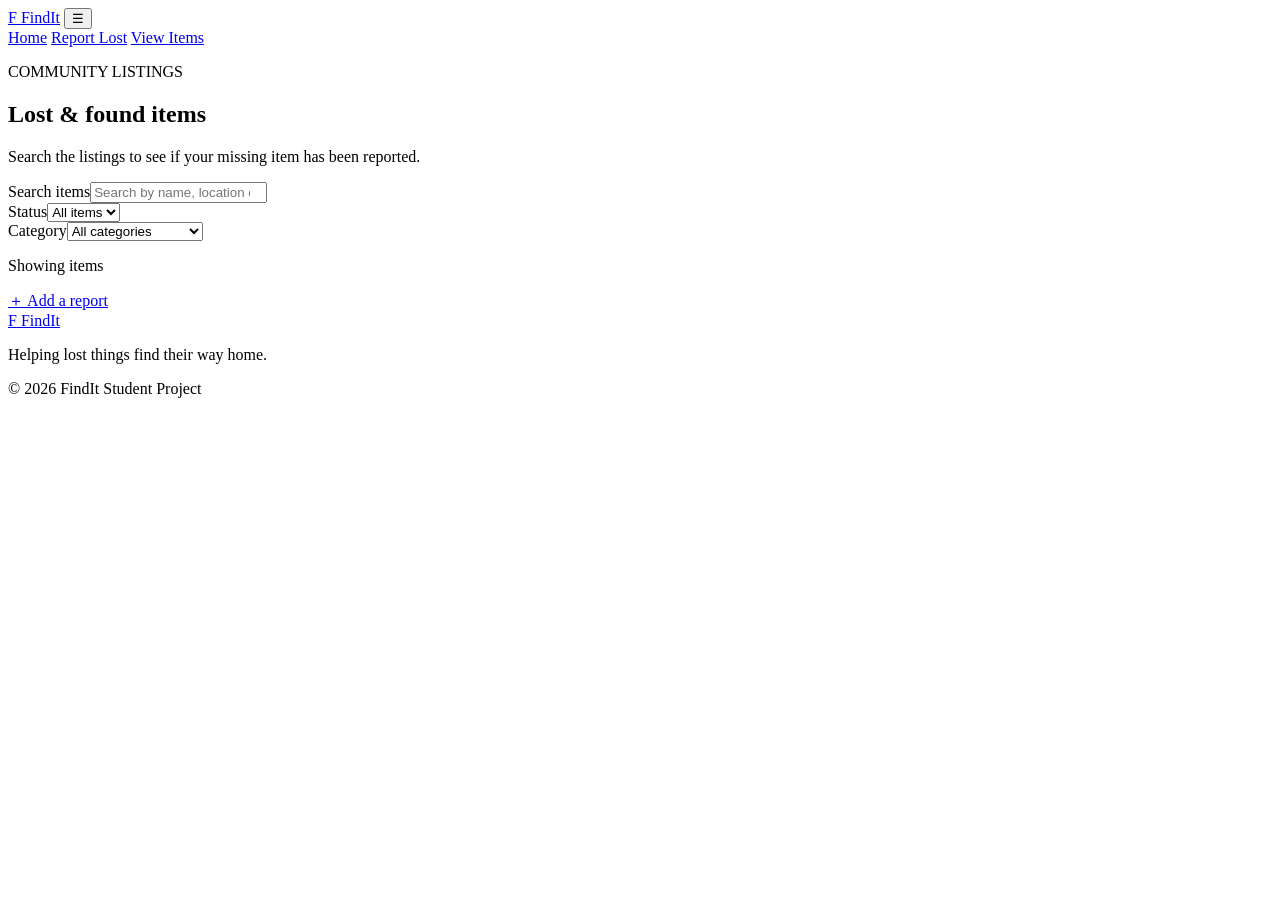
==== items.html @ d963ae03 "Add files via upload" ====
<!DOCTYPE html>
<html lang="en">
<head>
  <meta charset="UTF-8" />
  <meta name="viewport" content="width=device-width, initial-scale=1.0" />
  <title>Browse Items | FindIt</title>
  <link rel="stylesheet" href="css/style.css" />
</head>
<body>
  <header class="site-header">
    <nav class="navbar container">
      <a class="logo" href="index.html"><span class="logo-mark">F</span> FindIt</a>
      <button class="menu-toggle" id="menuToggle" aria-label="Toggle navigation">☰</button>
      <div class="nav-links" id="navLinks">
        <a href="index.html">Home</a>
        <a href="report.html">Report Lost</a>
        <a class="active" href="items.html">View Items</a>
      </div>
    </nav>
  </header>


  <main class="page-main">
    <section class="page-intro container">
      <p class="eyebrow">COMMUNITY LISTINGS</p>
      <h1>Lost & found items</h1>
      <p>Search the listings to see if your missing item has been reported.</p>
    </section>
    <section class="container browse-section">
      <div class="filter-panel">
        <div class="field search-field"><label for="searchInput">Search items</label><input id="searchInput" type="search" placeholder="Search by name, location or details..." /></div>
        <div class="field"><label for="statusFilter">Status</label><select id="statusFilter"><option value="All">All items</option><option value="Lost">Lost</option><option value="Found">Found</option></select></div>
        <div class="field"><label for="categoryFilter">Category</label><select id="categoryFilter"><option value="All">All categories</option><option>Electronics</option><option>Wallet / ID Card</option><option>Books & Stationery</option><option>Bags</option><option>Keys</option><option>Clothing</option><option>Other</option></select></div>
      </div>
      <div class="results-line"><p id="resultsCount">Showing items</p><a class="text-link" href="report.html">＋ Add a report</a></div>
      <div class="items-grid" id="allItems"></div>
      <div id="emptyState" class="empty-state" hidden><div>🔎</div><h2>No matching items</h2><p>Try a different search or report a new item.</p><a class="btn btn-primary" href="report.html">Report an Item</a></div>
    </section>
  </main>
  <footer class="site-footer"><div class="container footer-inner"><a class="logo" href="index.html"><span class="logo-mark">F</span> FindIt</a><p>Helping lost things find their way home.</p><span>© 2026 FindIt Student Project</span></div></footer>
  <script src="js/script.js"></script>
</body>
</html>
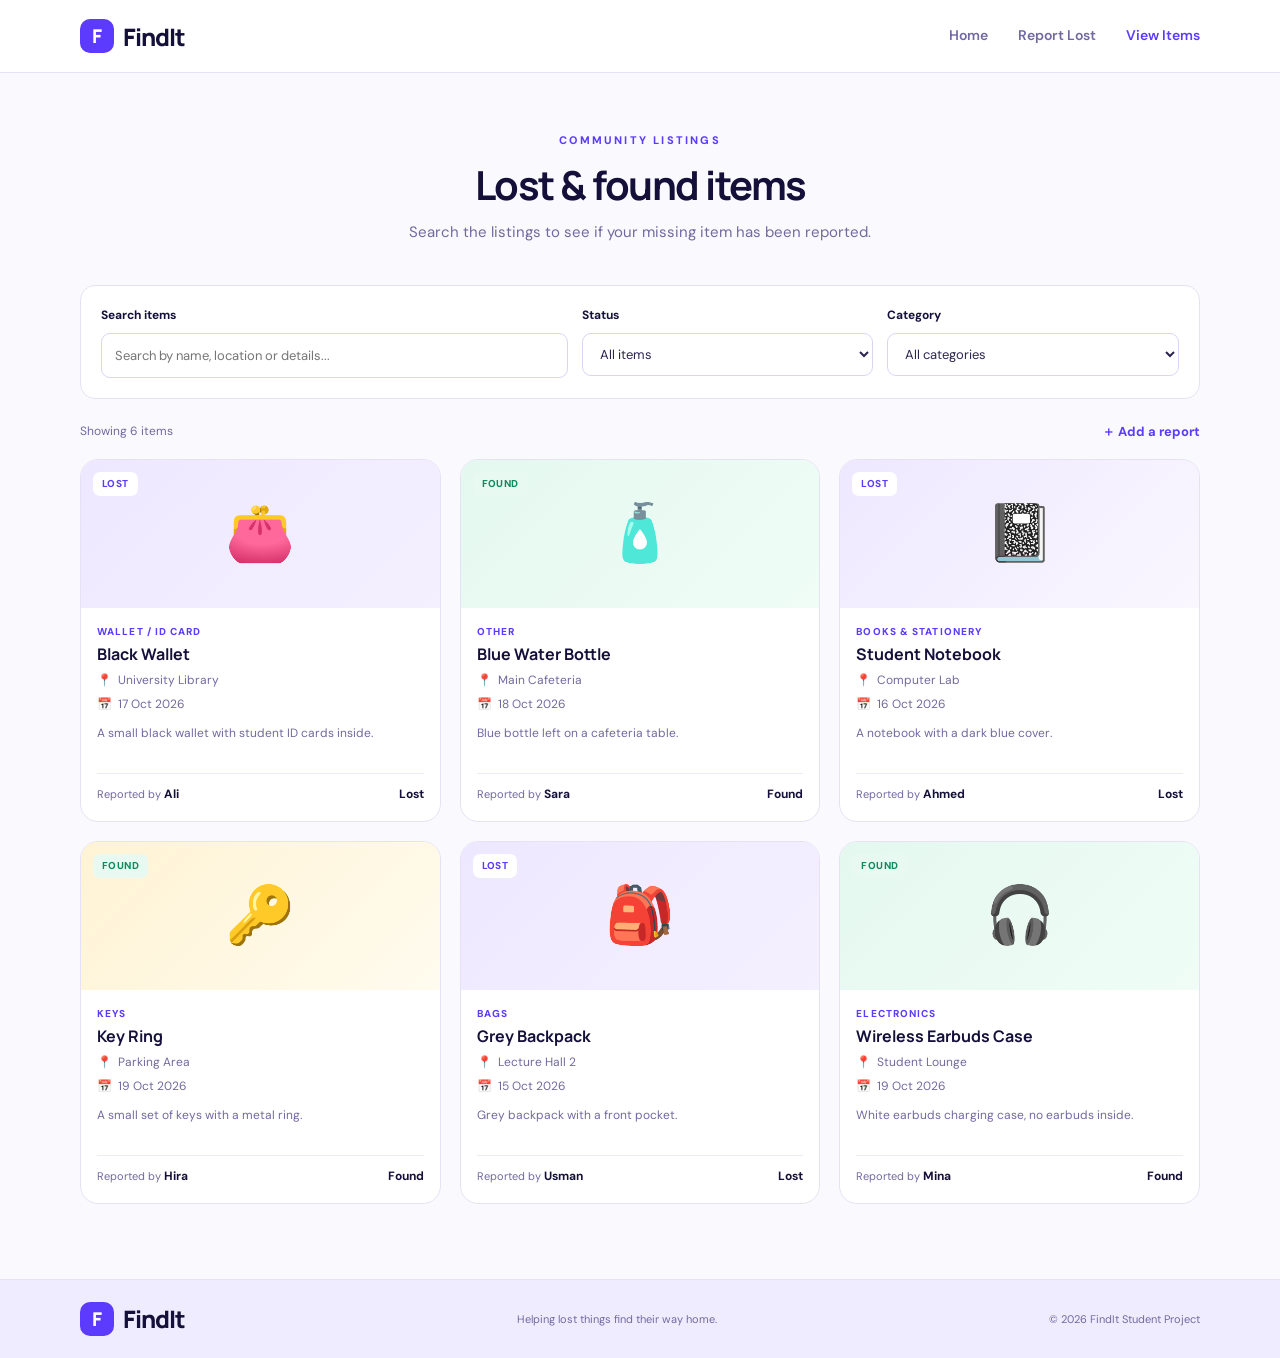
==== commit 6908f7ef: "Update items.html" ====
--- a/items.html
+++ b/items.html
@@ -4,7 +4,7 @@
   <meta charset="UTF-8" />
   <meta name="viewport" content="width=device-width, initial-scale=1.0" />
   <title>Browse Items | FindIt</title>
-  <link rel="stylesheet" href="css/style.css" />
+ <link rel="stylesheet" href="style.css">
 </head>
 <body>
   <header class="site-header">
@@ -38,6 +38,6 @@
     </section>
   </main>
   <footer class="site-footer"><div class="container footer-inner"><a class="logo" href="index.html"><span class="logo-mark">F</span> FindIt</a><p>Helping lost things find their way home.</p><span>© 2026 FindIt Student Project</span></div></footer>
-  <script src="js/script.js"></script>
+<script src="script.js"></script>
 </body>
 </html>
--- a/style.css
+++ b/style.css
@@ -0,0 +1,372 @@
+@import url('https://fonts.googleapis.com/css2?family=DM+Sans:wght@400;500;600;700&family=Manrope:wght@400;500;600;700;800&display=swap');
+
+/* ── Design tokens ─────────────────────────────────── */
+:root {
+  --brand:       #5c3bfe;   /* vivid violet — primary */
+  --brand-dark:  #4528d4;
+  --brand-pale:  #ede8ff;
+  --accent:      #ff6b35;   /* warm orange — accent */
+  --navy:        #14103a;   /* near-black for headings */
+  --ink:         #2b2650;   /* body text */
+  --muted:       #7269a0;   /* secondary text */
+  --line:        #e6e2f5;   /* borders */
+  --bg:          #fafafe;   /* page background */
+  --white:       #ffffff;
+  --green:       #12895c;   /* success / found badge */
+  --shadow:      0 14px 40px rgba(30 20 80 / .09);
+  --radius-card: 18px;
+  --radius-btn:  11px;
+}
+
+/* ── Reset & base ──────────────────────────────────── */
+*, *::before, *::after { box-sizing: border-box; }
+html  { scroll-behavior: smooth; }
+body  { margin: 0; font-family: 'DM Sans', sans-serif; color: var(--ink); background: var(--bg); line-height: 1.65; }
+a     { color: inherit; text-decoration: none; }
+button, input, select, textarea { font: inherit; }
+h1, h2, h3, p { margin-top: 0; }
+h1, h2, h3    { font-family: 'Manrope', sans-serif; color: var(--navy); line-height: 1.2; }
+
+/* ── Layout ────────────────────────────────────────── */
+.container { width: min(1120px, calc(100% - 40px)); margin: 0 auto; }
+
+/* ── Header / Navbar ───────────────────────────────── */
+.site-header {
+  background: rgba(255 255 255 / .97);
+  border-bottom: 1px solid var(--line);
+  position: sticky; top: 0; z-index: 10;
+  backdrop-filter: blur(6px);
+}
+.navbar {
+  height: 72px;
+  display: flex; align-items: center; justify-content: space-between;
+}
+.logo {
+  font: 800 24px 'Manrope', sans-serif;
+  letter-spacing: -1px;
+  display: inline-flex; align-items: center; gap: 9px;
+  color: var(--navy);
+}
+.logo-mark {
+  display: grid; place-items: center;
+  width: 34px; height: 34px;
+  border-radius: 10px;
+  background: var(--brand); color: #fff;
+  font-size: 19px; letter-spacing: 0;
+}
+.nav-links {
+  display: flex; gap: 30px; align-items: center;
+  color: var(--muted); font-weight: 600; font-size: 14px;
+}
+.nav-links a { padding: 8px 0; transition: color .2s; }
+.nav-links a:hover,
+.nav-links a.active { color: var(--brand); }
+.menu-toggle {
+  display: none; background: none; border: 0;
+  font-size: 26px; color: var(--navy); cursor: pointer;
+}
+
+/* ── Buttons ───────────────────────────────────────── */
+.btn {
+  border: 0; border-radius: var(--radius-btn);
+  padding: 12px 20px;
+  display: inline-flex; align-items: center; justify-content: center; gap: 7px;
+  font-weight: 700; font-size: 14px; cursor: pointer;
+  transition: transform .2s, background .2s, box-shadow .2s;
+}
+.btn:hover { transform: translateY(-2px); }
+.btn-primary {
+  background: var(--brand); color: #fff;
+  box-shadow: 0 8px 22px rgba(92 59 254 / .28);
+}
+.btn-primary:hover { background: var(--brand-dark); }
+.btn-light {
+  background: #fff; color: var(--navy);
+  border: 1px solid var(--line);
+}
+.btn-light:hover { background: var(--brand-pale); }
+
+/* ── Eyebrow labels ────────────────────────────────── */
+.eyebrow {
+  font-size: 11px; letter-spacing: 2.2px;
+  font-weight: 800; color: var(--brand); margin: 0 0 12px;
+}
+
+/* ── Hero ──────────────────────────────────────────── */
+.hero {
+  background: linear-gradient(130deg, #f1ecff 0%, #fefeff 60%);
+  overflow: hidden;
+}
+.hero-grid {
+  display: grid; grid-template-columns: 1.05fr .95fr;
+  gap: 60px; align-items: center;
+  min-height: 530px; padding: 55px 0;
+}
+h1 { font-size: clamp(36px, 5vw, 56px); letter-spacing: -2px; margin-bottom: 18px; }
+h1 span { color: var(--brand); }
+.hero-copy { font-size: 16.5px; color: var(--muted); max-width: 480px; margin-bottom: 26px; }
+.hero-actions { display: flex; gap: 12px; flex-wrap: wrap; }
+.trust-row {
+  display: flex; gap: 20px; margin-top: 26px;
+  color: var(--muted); font-size: 12px; font-weight: 600;
+}
+.trust-row span:first-child { color: var(--green); }
+
+/* ── Hero illustration ─────────────────────────────── */
+.hero-visual { position: relative; min-height: 390px; display: grid; place-items: center; }
+.illustration-card {
+  width: min(360px, 100%); height: 330px;
+  background: linear-gradient(145deg, #e8dfff, #d6c8ff);
+  border-radius: 36px; position: relative;
+  display: flex; align-items: center; justify-content: center;
+  box-shadow: 0 28px 65px rgba(60 30 160 / .18); overflow: hidden;
+}
+.illustration-circle {
+  position: absolute; width: 240px; height: 240px;
+  border-radius: 50%; background: rgba(255 255 255 / .35);
+  top: 32px; left: 58px;
+}
+.backpack {
+  font-size: 115px; position: absolute; top: 65px; left: 103px;
+  filter: drop-shadow(0 10px 10px rgba(20 10 60 / .15));
+  transform: rotate(-7deg);
+}
+.key-icon, .wallet-icon {
+  position: absolute; display: grid; place-items: center;
+  width: 66px; height: 66px;
+  background: #fff; border-radius: 20px;
+  font-size: 34px; box-shadow: var(--shadow);
+}
+.key-icon    { right: 28px; top: 115px; transform: rotate(10deg); }
+.wallet-icon { left: 35px;  bottom: 65px; transform: rotate(-12deg); }
+.illustration-caption {
+  position: absolute; bottom: 18px; left: 18px; right: 18px;
+  background: #fff; padding: 13px 16px; border-radius: 14px;
+  display: flex; flex-direction: column; box-shadow: var(--shadow);
+}
+.illustration-caption strong { font-size: 13px; color: var(--navy); }
+.illustration-caption small  { font-size: 11px; color: var(--muted); }
+.floating-note {
+  position: absolute; z-index: 2;
+  background: #fff; border: 1px solid var(--line);
+  padding: 11px 15px; border-radius: 12px;
+  font-size: 12px; font-weight: 700; box-shadow: var(--shadow);
+}
+.floating-note span { color: var(--green); margin-left: 6px; }
+.note-top    { top: 30px;   right: -5px; }
+.note-bottom { bottom: 20px; left: -10px; }
+
+/* ── Sections ──────────────────────────────────────── */
+.section { padding: 75px 0; }
+.section-heading {
+  display: flex; justify-content: space-between;
+  align-items: flex-end; gap: 20px; margin-bottom: 28px;
+}
+.section-heading h2 { font-size: 28px; letter-spacing: -.7px; margin-bottom: 0; }
+.section-heading > p { color: var(--muted); font-size: 14px; max-width: 310px; margin-bottom: 3px; }
+
+/* ── Steps ─────────────────────────────────────────── */
+.steps-grid { display: grid; grid-template-columns: repeat(3, 1fr); gap: 18px; }
+.step-card {
+  border: 1px solid var(--line); border-radius: var(--radius-card);
+  padding: 26px; position: relative; background: #fff;
+  transition: box-shadow .2s;
+}
+.step-card:hover { box-shadow: var(--shadow); }
+.step-number {
+  position: absolute; right: 22px; top: 20px;
+  color: #d9d2f5; font-weight: 800; font-size: 22px;
+}
+.step-icon {
+  display: grid; place-items: center;
+  width: 52px; height: 52px; border-radius: 15px;
+  background: var(--brand-pale); font-size: 24px; margin-bottom: 20px;
+}
+.step-card h3 { font-size: 16px; margin-bottom: 8px; }
+.step-card p  { font-size: 13px; color: var(--muted); margin-bottom: 0; }
+
+/* ── Featured / items section ──────────────────────── */
+.featured-section { background: #f4f0ff; }
+.text-link { font-weight: 700; color: var(--brand); font-size: 13px; white-space: nowrap; }
+.text-link:hover { text-decoration: underline; }
+
+/* ── Item cards grid ───────────────────────────────── */
+.items-grid { display: grid; grid-template-columns: repeat(3, minmax(0, 1fr)); gap: 19px; }
+.item-card {
+  border: 1px solid var(--line); border-radius: var(--radius-card);
+  overflow: hidden; background: #fff;
+  transition: transform .22s, box-shadow .22s;
+}
+.item-card:hover { transform: translateY(-4px); box-shadow: var(--shadow); }
+.item-art {
+  height: 148px;
+  display: grid; place-items: center; font-size: 56px;
+  background: linear-gradient(135deg, #ede8ff, #f5f0ff);
+  position: relative;
+}
+.item-art.art-green  { background: linear-gradient(135deg, #e4f8f0, #f0fdf7); }
+.item-art.art-yellow { background: linear-gradient(135deg, #fff3d4, #fffbee); }
+.item-art.art-purple { background: linear-gradient(135deg, #eee8ff, #faf7ff); }
+.status-badge {
+  position: absolute; top: 12px; left: 12px;
+  background: #fff; color: var(--brand);
+  border-radius: 7px; padding: 4px 9px;
+  font-size: 10px; font-weight: 800;
+  text-transform: uppercase; letter-spacing: .4px;
+}
+.status-badge.found { color: var(--green); background: #e8f9f2; }
+.item-body         { padding: 16px; }
+.item-category     { font-size: 10px; text-transform: uppercase; letter-spacing: 1.1px; font-weight: 800; color: var(--brand); margin-bottom: 5px; }
+.item-body h3      { font-size: 16px; margin-bottom: 7px; }
+.item-meta         { display: flex; gap: 6px; align-items: center; color: var(--muted); font-size: 12px; margin: 4px 0; }
+.item-description  { font-size: 12px; color: var(--muted); margin: 9px 0 13px; min-height: 36px; }
+.item-footer {
+  border-top: 1px solid #ede9f8; padding-top: 11px;
+  display: flex; justify-content: space-between; align-items: center;
+  font-size: 11px; color: var(--muted);
+}
+.item-footer strong { color: var(--navy); font-size: 12px; }
+
+/* ── CTA banner ────────────────────────────────────── */
+.cta-section {
+  display: flex; align-items: center; justify-content: space-between;
+  gap: 25px; padding: 58px 0;
+}
+.cta-section h2 { font-size: 26px; margin-bottom: 8px; }
+.cta-section p:not(.eyebrow) { color: var(--muted); font-size: 14px; margin-bottom: 0; }
+
+/* ── Footer ────────────────────────────────────────── */
+.site-footer { background: #f0ecff; border-top: 1px solid var(--line); padding: 22px 0; }
+.footer-inner {
+  display: flex; align-items: center;
+  justify-content: space-between; gap: 20px;
+}
+.footer-inner p, .footer-inner > span { margin: 0; color: var(--muted); font-size: 11px; }
+
+/* ── Inner pages ───────────────────────────────────── */
+.page-main    { min-height: 70vh; background: var(--bg); padding-bottom: 75px; }
+.page-intro   { text-align: center; padding: 58px 0 30px; }
+.page-intro h1 { font-size: 40px; margin-bottom: 11px; letter-spacing: -1.5px; }
+.page-intro > p:last-child { color: var(--muted); margin-bottom: 0; font-size: 15px; }
+
+/* ── Report form layout ────────────────────────────── */
+.form-layout {
+  display: grid;
+  grid-template-columns: minmax(0, 1.55fr) minmax(255px, .75fr);
+  gap: 24px; align-items: start;
+}
+.form-card, .tip-card {
+  background: #fff; border: 1px solid var(--line);
+  border-radius: var(--radius-card); padding: 28px;
+  box-shadow: 0 6px 26px rgba(30 20 80 / .04);
+}
+.form-row { display: grid; grid-template-columns: 1fr 1fr; gap: 16px; }
+
+/* ── Form fields ───────────────────────────────────── */
+.field { display: flex; flex-direction: column; gap: 7px; margin-bottom: 17px; min-width: 0; }
+.field label { font-size: 12px; font-weight: 700; color: var(--navy); }
+.field label span { color: #e34c62; }
+.field input,
+.field select,
+.field textarea {
+  width: 100%; border: 1.5px solid #dbd5f5;
+  border-radius: 9px; padding: 11px 13px;
+  background: #fff; color: var(--ink);
+  outline: none; font-size: 13px;
+  transition: border .2s, box-shadow .2s;
+}
+.field input:focus,
+.field select:focus,
+.field textarea:focus {
+  border-color: var(--brand);
+  box-shadow: 0 0 0 3px rgba(92 59 254 / .1);
+}
+.field textarea          { resize: vertical; }
+.field input[type="file"] { padding: 9px; background: #faf8ff; }
+.field-hint { font-size: 10px; color: var(--muted); margin-top: -3px; }
+.form-actions { display: flex; gap: 10px; flex-wrap: wrap; margin-top: 4px; }
+.form-message { font-size: 13px; font-weight: 700; margin: 14px 0 0; color: var(--green); }
+
+/* ── Tip card ──────────────────────────────────────── */
+.tip-card { background: #f4f0ff; border-color: #dfd7ff; }
+.tip-icon {
+  width: 48px; height: 48px; background: #fff;
+  border-radius: 14px; display: grid; place-items: center;
+  font-size: 24px; margin-bottom: 16px;
+}
+.tip-card h2   { font-size: 20px; margin-bottom: 12px; }
+.tip-card ul   { padding-left: 18px; color: #5c5490; font-size: 13px; }
+.tip-card li   { padding: 4px 0; }
+.tip-callout   { margin-top: 18px; background: #fff; border-radius: 11px; padding: 13px; font-size: 12px; color: #524e82; }
+
+/* ── Browse / filter panel ─────────────────────────── */
+.browse-section { padding-top: 10px; }
+.filter-panel {
+  display: grid; grid-template-columns: 1.6fr 1fr 1fr;
+  gap: 14px; padding: 20px;
+  background: #fff; border: 1px solid var(--line);
+  border-radius: 15px; margin-bottom: 22px;
+}
+.filter-panel .field { margin: 0; }
+.results-line {
+  display: flex; justify-content: space-between;
+  align-items: center; margin-bottom: 16px;
+}
+.results-line p { font-size: 12px; color: var(--muted); margin: 0; }
+
+/* ── Empty state ───────────────────────────────────── */
+.empty-state {
+  text-align: center; padding: 55px 20px;
+  border: 1px dashed #ccc5e8; border-radius: var(--radius-card); background: #fff;
+}
+.empty-state > div { font-size: 38px; }
+.empty-state h2    { font-size: 22px; margin: 10px 0; }
+.empty-state p     { color: var(--muted); font-size: 13px; }
+
+/* ── Responsive ────────────────────────────────────── */
+@media (max-width: 800px) {
+  .hero-grid          { grid-template-columns: 1fr; gap: 14px; padding: 50px 0; }
+  .hero-content       { text-align: center; }
+  .hero-copy          { margin-left: auto; margin-right: auto; }
+  .hero-actions, .trust-row { justify-content: center; }
+  .hero-visual        { min-height: 340px; }
+  .items-grid         { grid-template-columns: repeat(2, minmax(0, 1fr)); }
+  .form-layout        { grid-template-columns: 1fr; }
+  .tip-card           { order: -1; }
+  .section-heading    { align-items: flex-start; flex-direction: column; }
+  .cta-section        { align-items: flex-start; flex-direction: column; }
+  .footer-inner       { flex-wrap: wrap; }
+  .filter-panel       { grid-template-columns: 1fr 1fr; }
+  .search-field       { grid-column: 1 / -1; }
+  .steps-grid         { grid-template-columns: 1fr 1fr; }
+}
+
+@media (max-width: 560px) {
+  .container          { width: min(100% - 28px, 1120px); }
+  .navbar             { height: 64px; }
+  .menu-toggle        { display: block; }
+  .nav-links {
+    display: none; position: absolute; top: 63px; left: 0; right: 0;
+    background: #fff; border-bottom: 1px solid var(--line);
+    padding: 14px 22px 20px; flex-direction: column;
+    gap: 8px; align-items: flex-start;
+    box-shadow: 0 8px 20px rgba(0 0 0 / .06);
+  }
+  .nav-links.open     { display: flex; }
+  .hero-visual        { min-height: 310px; }
+  .illustration-card  { height: 280px; width: 295px; }
+  .illustration-circle{ width: 200px; height: 200px; left: 48px; }
+  .backpack           { font-size: 92px; left: 90px; top: 58px; }
+  .note-top           { right: 0; top: 12px; }
+  .note-bottom        { left: 0; bottom: 2px; }
+  .steps-grid,
+  .items-grid         { grid-template-columns: 1fr; }
+  .section            { padding: 50px 0; }
+  .page-intro         { padding: 42px 0 26px; }
+  .page-intro h1      { font-size: 32px; }
+  .form-card, .tip-card { padding: 20px; }
+  .form-row           { grid-template-columns: 1fr; gap: 0; }
+  .filter-panel       { grid-template-columns: 1fr; }
+  .search-field       { grid-column: auto; }
+  .footer-inner       { flex-direction: column; align-items: flex-start; gap: 8px; }
+}
